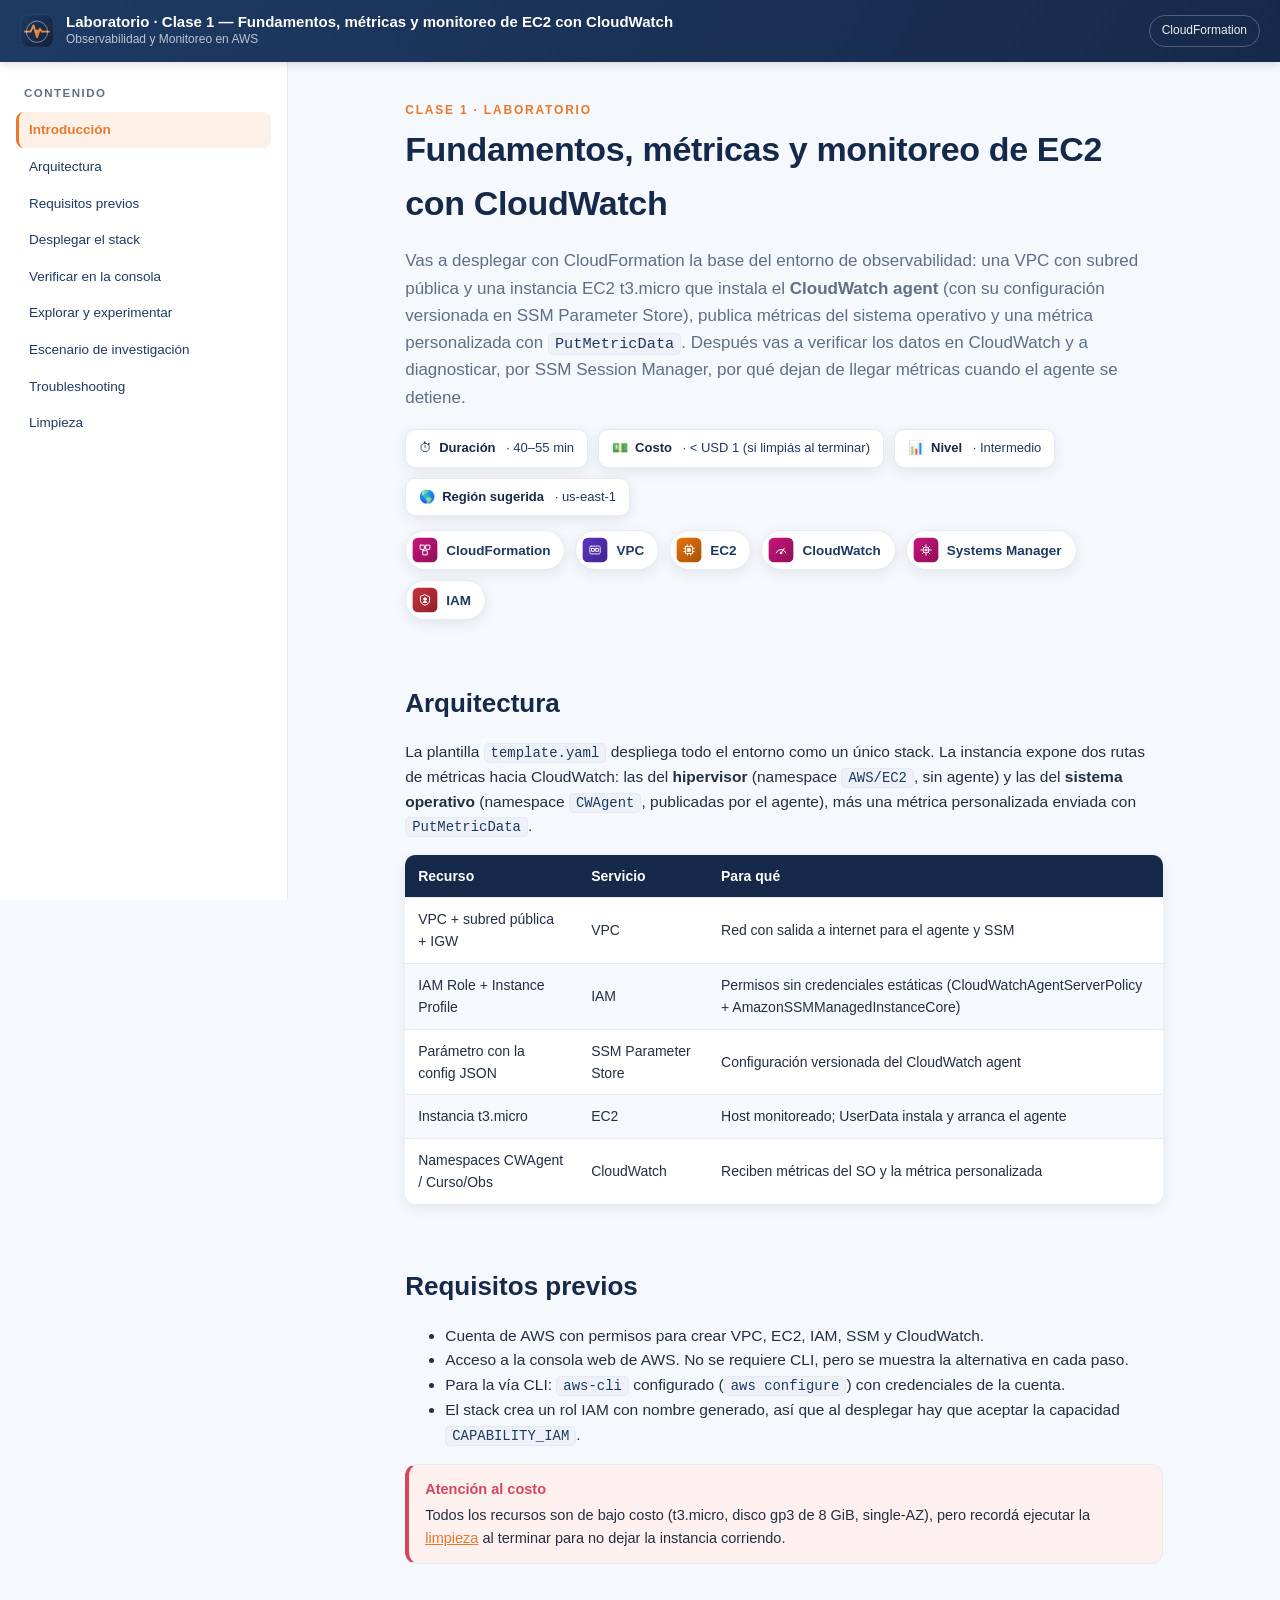
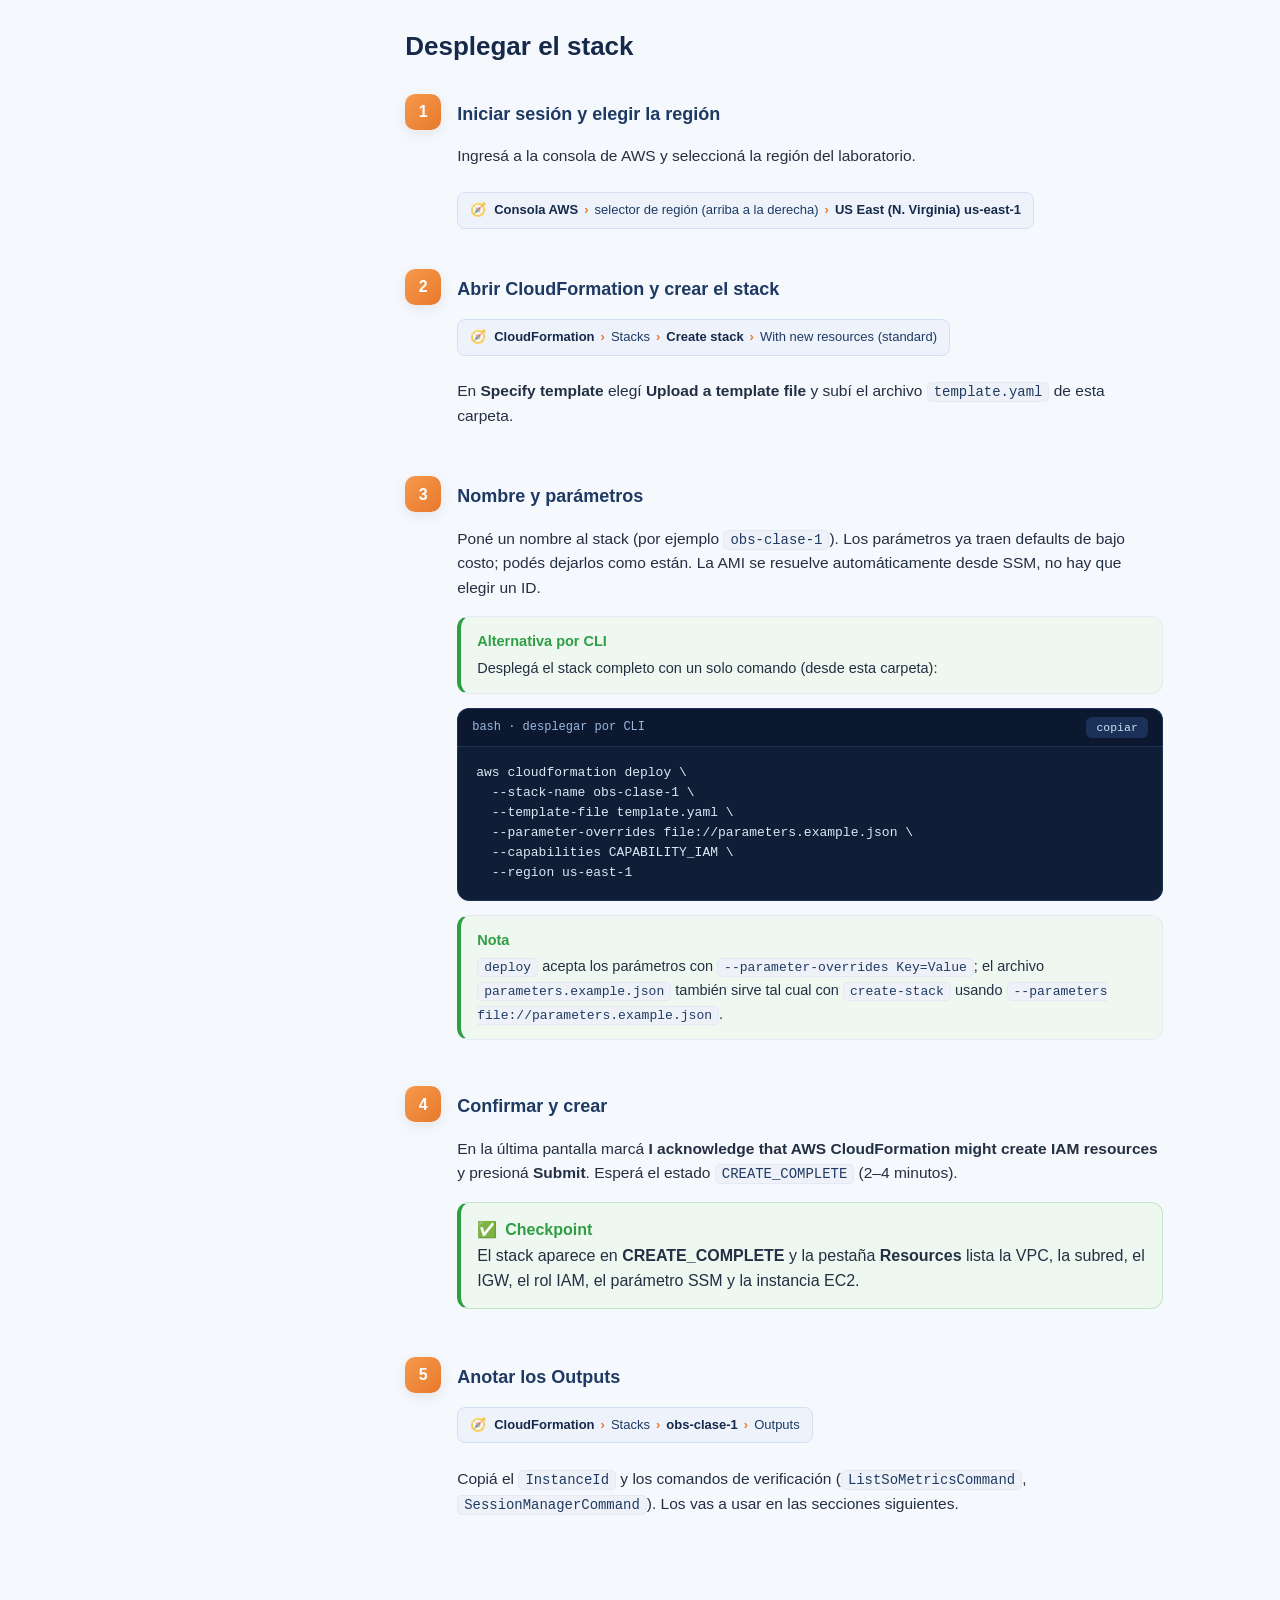
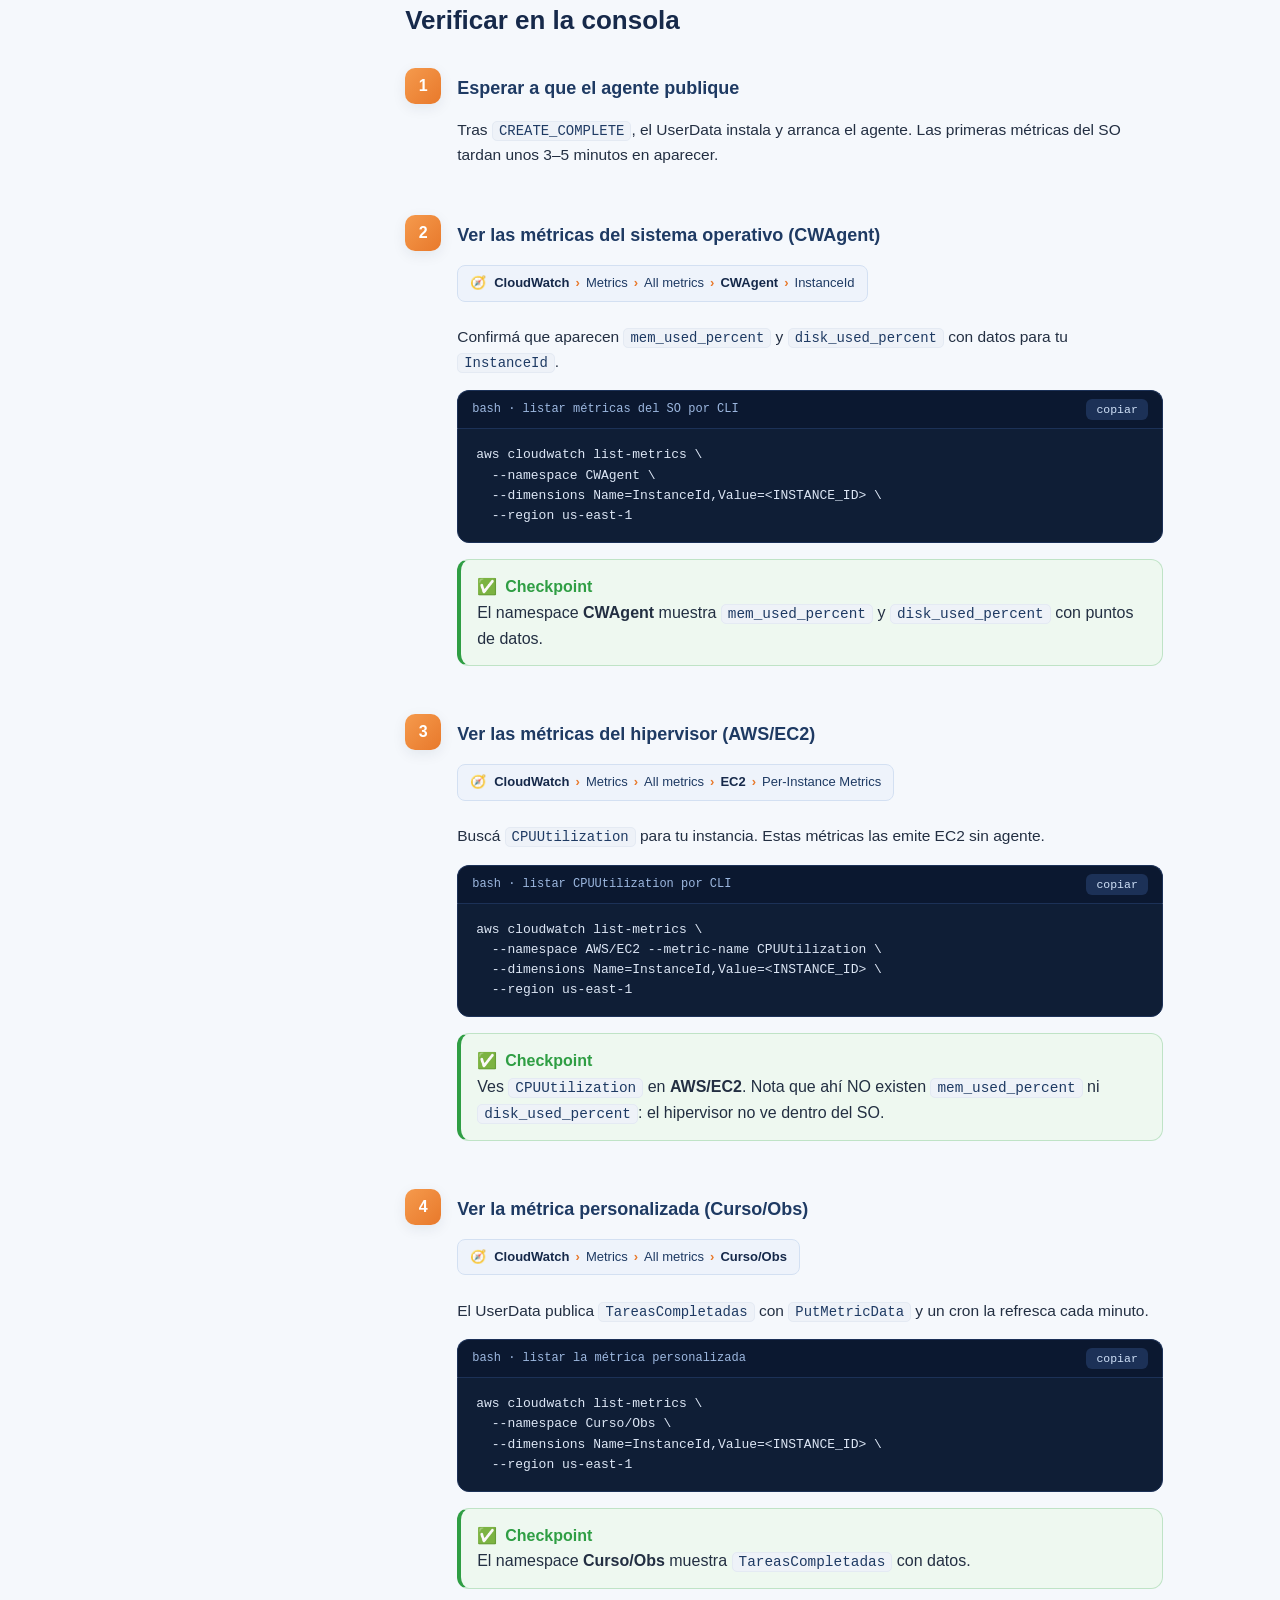
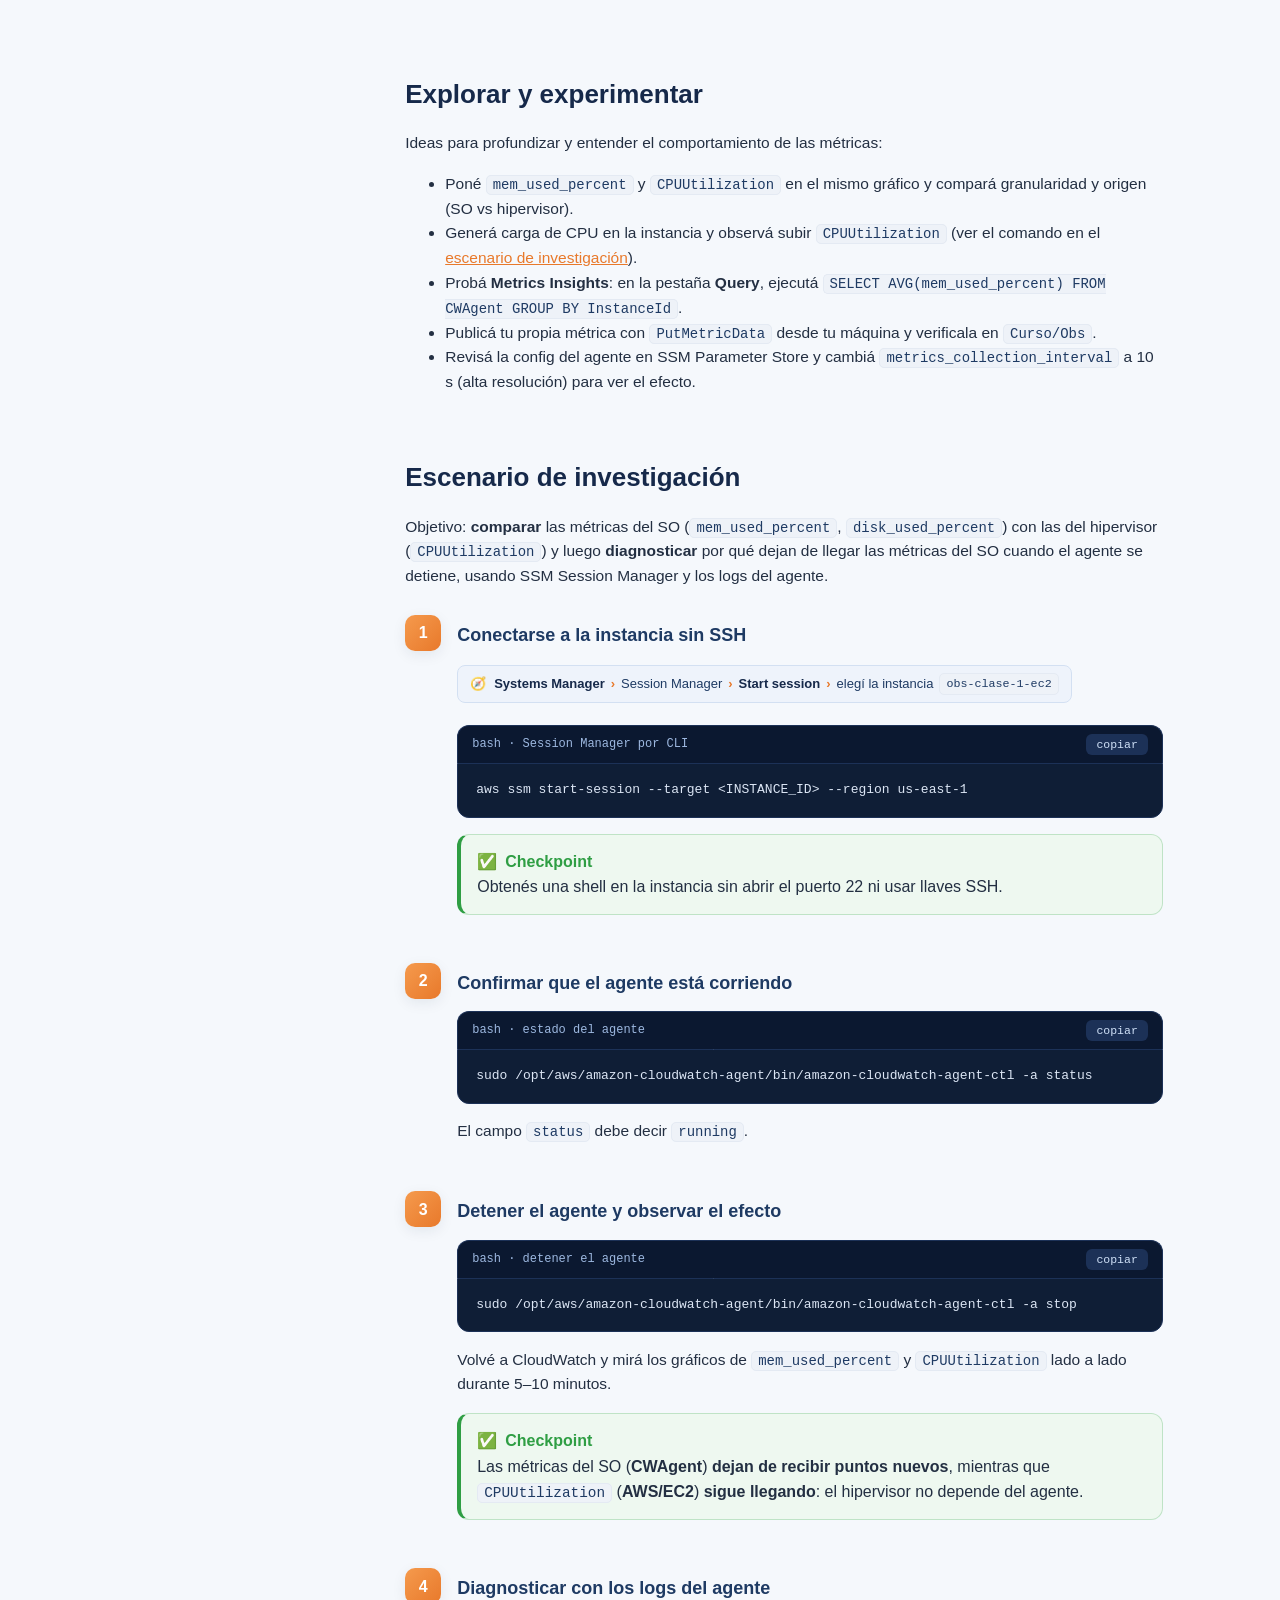
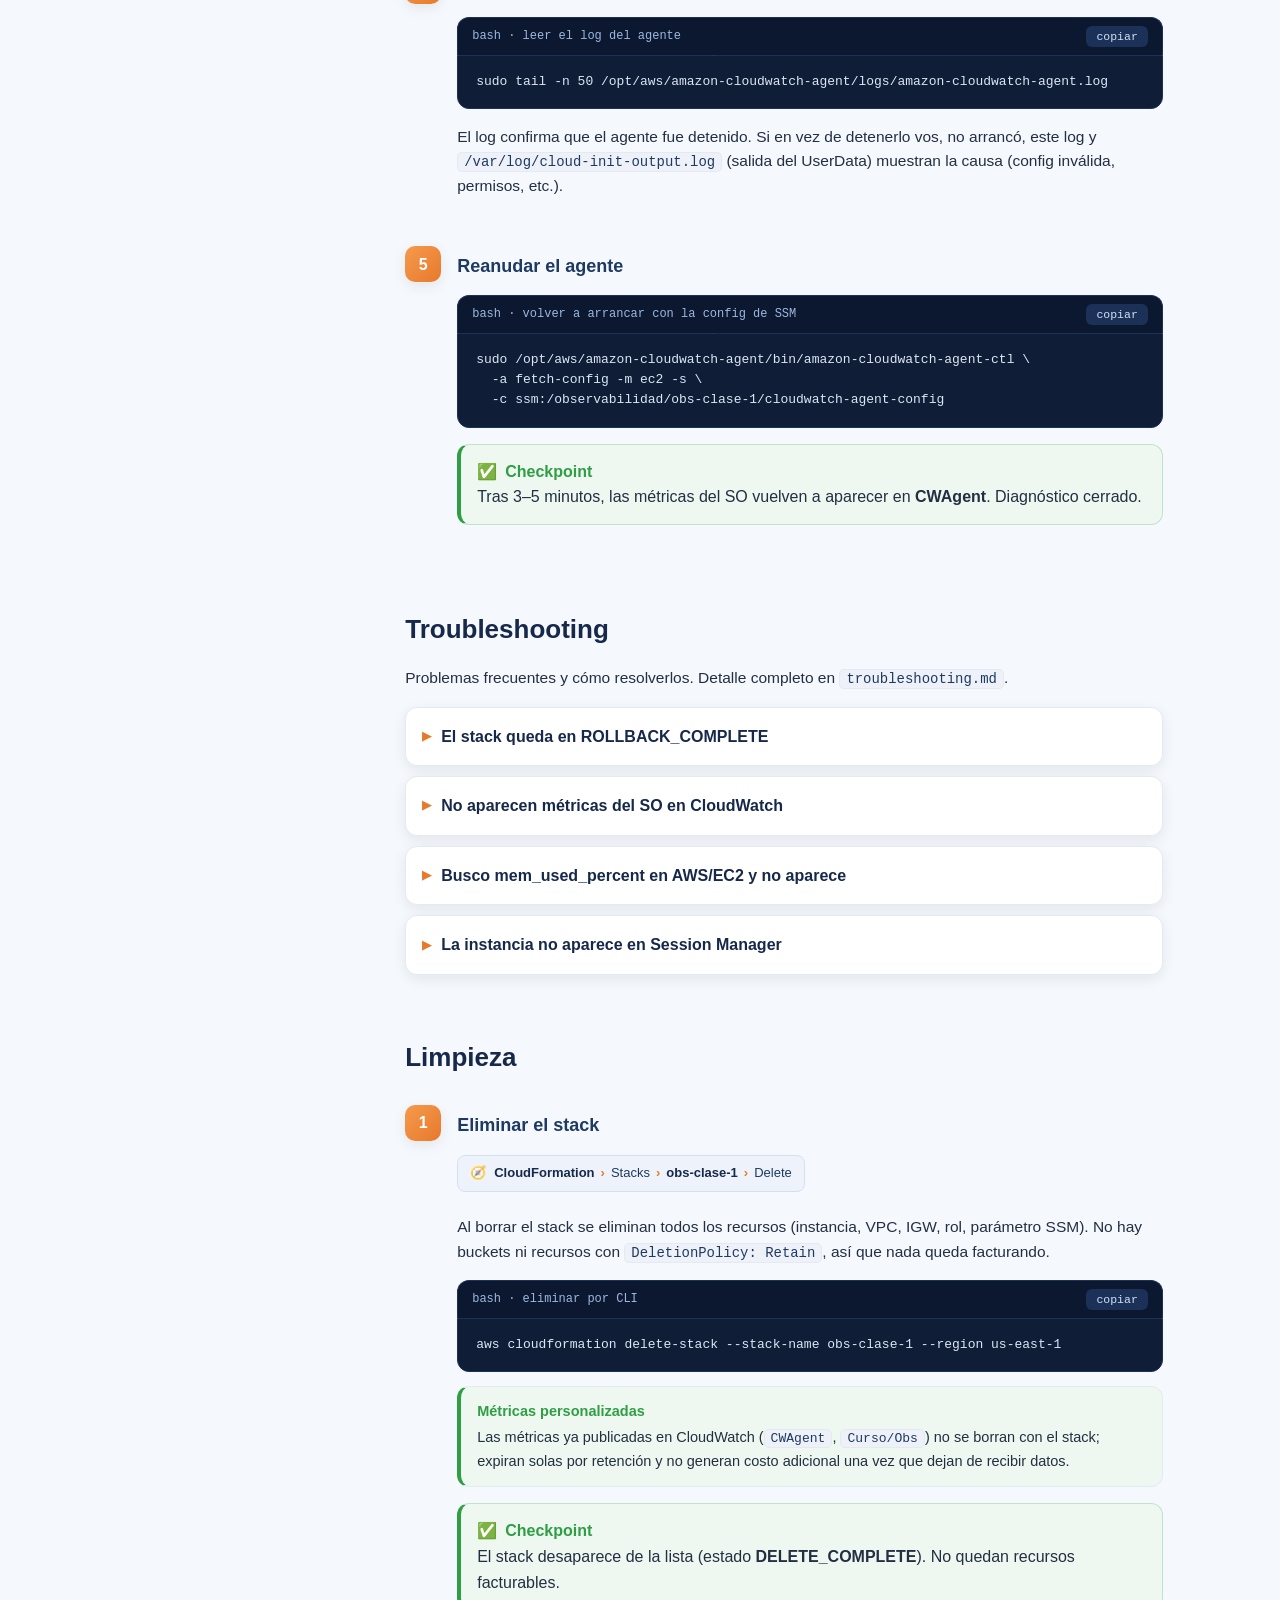
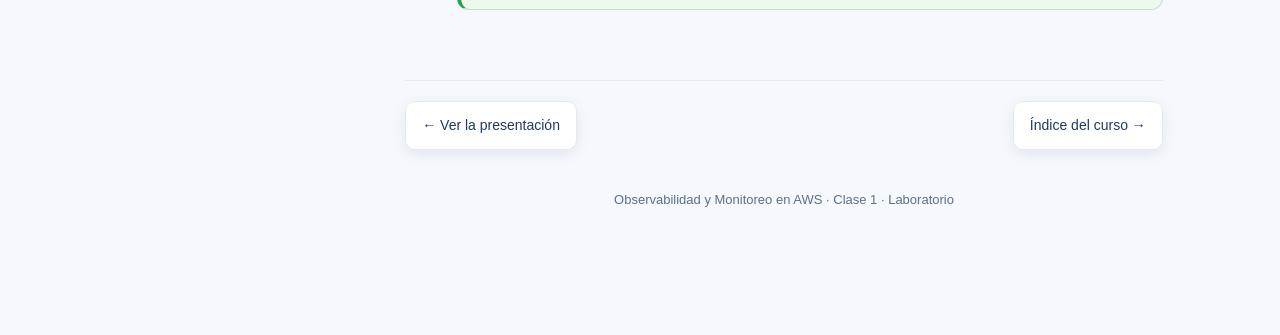
==== clase-1-fundamentos-metricas-cloudwatch/laboratorio/guia.html @ 4881e0f7 "Curso "Observabilidad y Monitoreo en AWS": 5 clases con labs en CloudFormation Programa práctico de " ====
<!doctype html>
<html lang="es">
<head>
  <meta charset="utf-8">
  <meta name="viewport" content="width=device-width, initial-scale=1">
  <title>Laboratorio · Clase 1 — Fundamentos, métricas y monitoreo de EC2 con CloudWatch</title>
  <link rel="stylesheet" href="../../assets/css/guide.css">
  <link rel="icon" href="../../assets/img/logo-curso.svg">
</head>
<body>

<header class="g-top">
  <img src="../../assets/img/logo-curso.svg" alt="">
  <div>
    <div class="g-title">Laboratorio · Clase 1 — Fundamentos, métricas y monitoreo de EC2 con CloudWatch</div>
    <div class="g-sub">Observabilidad y Monitoreo en AWS</div>
  </div>
  <span class="g-spacer"></span>
  <span class="g-badge">CloudFormation</span>
</header>

<div class="g-wrap">
  <!-- ---------------- SIDEBAR / TOC ---------------- -->
  <aside class="g-side">
    <p class="toc-title">Contenido</p>
    <nav>
      <a href="#intro">Introducción</a>
      <a href="#arquitectura">Arquitectura</a>
      <a href="#requisitos">Requisitos previos</a>
      <a href="#desplegar">Desplegar el stack</a>
      <a href="#verificar">Verificar en la consola</a>
      <a href="#explorar">Explorar y experimentar</a>
      <a href="#investigacion">Escenario de investigación</a>
      <a href="#troubleshooting">Troubleshooting</a>
      <a href="#limpieza">Limpieza</a>
    </nav>
  </aside>

  <!-- ---------------- CONTENIDO ---------------- -->
  <main class="g-main">
    <section id="intro">
      <span class="eyebrow">Clase 1 · Laboratorio</span>
      <h1>Fundamentos, métricas y monitoreo de EC2 con CloudWatch</h1>
      <p class="g-lead">Vas a desplegar con CloudFormation la base del entorno de observabilidad: una VPC con subred pública y una instancia EC2 t3.micro que instala el <b>CloudWatch agent</b> (con su configuración versionada en SSM Parameter Store), publica métricas del sistema operativo y una métrica personalizada con <code>PutMetricData</code>. Después vas a verificar los datos en CloudWatch y a diagnosticar, por SSM Session Manager, por qué dejan de llegar métricas cuando el agente se detiene.</p>

      <div class="g-meta">
        <span class="m">⏱ <b>Duración</b>&nbsp;· 40–55 min</span>
        <span class="m">💵 <b>Costo</b>&nbsp;· &lt; USD 1 (si limpiás al terminar)</span>
        <span class="m">📊 <b>Nivel</b>&nbsp;· Intermedio</span>
        <span class="m">🌎 <b>Región sugerida</b>&nbsp;· us-east-1</span>
      </div>

      <div class="svc-row">
        <span class="svc-chip"><img src="../../assets/img/services/cloudformation.svg" alt="">CloudFormation</span>
        <span class="svc-chip"><img src="../../assets/img/services/vpc.svg" alt="">VPC</span>
        <span class="svc-chip"><img src="../../assets/img/services/ec2.svg" alt="">EC2</span>
        <span class="svc-chip"><img src="../../assets/img/services/cloudwatch.svg" alt="">CloudWatch</span>
        <span class="svc-chip"><img src="../../assets/img/services/systems-manager.svg" alt="">Systems Manager</span>
        <span class="svc-chip"><img src="../../assets/img/services/iam.svg" alt="">IAM</span>
      </div>
    </section>

    <section id="arquitectura">
      <h2>Arquitectura</h2>
      <p>La plantilla <code>template.yaml</code> despliega todo el entorno como un único stack. La instancia expone dos rutas de métricas hacia CloudWatch: las del <b>hipervisor</b> (namespace <code>AWS/EC2</code>, sin agente) y las del <b>sistema operativo</b> (namespace <code>CWAgent</code>, publicadas por el agente), más una métrica personalizada enviada con <code>PutMetricData</code>.</p>
      <table>
        <thead><tr><th>Recurso</th><th>Servicio</th><th>Para qué</th></tr></thead>
        <tbody>
          <tr><td>VPC + subred pública + IGW</td><td>VPC</td><td>Red con salida a internet para el agente y SSM</td></tr>
          <tr><td>IAM Role + Instance Profile</td><td>IAM</td><td>Permisos sin credenciales estáticas (CloudWatchAgentServerPolicy + AmazonSSMManagedInstanceCore)</td></tr>
          <tr><td>Parámetro con la config JSON</td><td>SSM Parameter Store</td><td>Configuración versionada del CloudWatch agent</td></tr>
          <tr><td>Instancia t3.micro</td><td>EC2</td><td>Host monitoreado; UserData instala y arranca el agente</td></tr>
          <tr><td>Namespaces CWAgent / Curso/Obs</td><td>CloudWatch</td><td>Reciben métricas del SO y la métrica personalizada</td></tr>
        </tbody>
      </table>
    </section>

    <section id="requisitos">
      <h2>Requisitos previos</h2>
      <ul>
        <li>Cuenta de AWS con permisos para crear VPC, EC2, IAM, SSM y CloudWatch.</li>
        <li>Acceso a la consola web de AWS. No se requiere CLI, pero se muestra la alternativa en cada paso.</li>
        <li>Para la vía CLI: <code>aws-cli</code> configurado (<code>aws configure</code>) con credenciales de la cuenta.</li>
        <li>El stack crea un rol IAM con nombre generado, así que al desplegar hay que aceptar la capacidad <code>CAPABILITY_IAM</code>.</li>
      </ul>
      <div class="warn"><b class="t">Atención al costo</b>Todos los recursos son de bajo costo (t3.micro, disco gp3 de 8&nbsp;GiB, single-AZ), pero recordá ejecutar la <a href="#limpieza">limpieza</a> al terminar para no dejar la instancia corriendo.</div>
    </section>

    <section id="desplegar">
      <h2>Desplegar el stack</h2>
      <div class="steps">

        <div class="step">
          <h3>Iniciar sesión y elegir la región</h3>
          <p>Ingresá a la consola de AWS y seleccioná la región del laboratorio.</p>
          <div class="console-path"><b>Consola AWS</b><span class="sep">›</span> selector de región (arriba a la derecha) <span class="sep">›</span> <b>US East (N. Virginia) us-east-1</b></div>
        </div>

        <div class="step">
          <h3>Abrir CloudFormation y crear el stack</h3>
          <div class="console-path"><b>CloudFormation</b><span class="sep">›</span> Stacks <span class="sep">›</span> <b>Create stack</b> <span class="sep">›</span> With new resources (standard)</div>
          <p>En <b>Specify template</b> elegí <b>Upload a template file</b> y subí el archivo <code>template.yaml</code> de esta carpeta.</p>
        </div>

        <div class="step">
          <h3>Nombre y parámetros</h3>
          <p>Poné un nombre al stack (por ejemplo <code>obs-clase-1</code>). Los parámetros ya traen defaults de bajo costo; podés dejarlos como están. La AMI se resuelve automáticamente desde SSM, no hay que elegir un ID.</p>
          <div class="tip"><b class="t">Alternativa por CLI</b>Desplegá el stack completo con un solo comando (desde esta carpeta):</div>
          <div class="code">
            <div class="code-head"><span>bash · desplegar por CLI</span><button class="copy-btn">copiar</button></div>
            <pre>aws cloudformation deploy \
  --stack-name obs-clase-1 \
  --template-file template.yaml \
  --parameter-overrides file://parameters.example.json \
  --capabilities CAPABILITY_IAM \
  --region us-east-1</pre>
          </div>
          <div class="tip"><b class="t">Nota</b><code>deploy</code> acepta los parámetros con <code>--parameter-overrides Key=Value</code>; el archivo <code>parameters.example.json</code> también sirve tal cual con <code>create-stack</code> usando <code>--parameters file://parameters.example.json</code>.</div>
        </div>

        <div class="step">
          <h3>Confirmar y crear</h3>
          <p>En la última pantalla marcá <b>I acknowledge that AWS CloudFormation might create IAM resources</b> y presioná <b>Submit</b>. Esperá el estado <code>CREATE_COMPLETE</code> (2–4 minutos).</p>
          <div class="checkpoint"><div class="cp-title">Checkpoint</div>El stack aparece en <b>CREATE_COMPLETE</b> y la pestaña <b>Resources</b> lista la VPC, la subred, el IGW, el rol IAM, el parámetro SSM y la instancia EC2.</div>
        </div>

        <div class="step">
          <h3>Anotar los Outputs</h3>
          <div class="console-path"><b>CloudFormation</b><span class="sep">›</span> Stacks <span class="sep">›</span> <b>obs-clase-1</b> <span class="sep">›</span> Outputs</div>
          <p>Copiá el <code>InstanceId</code> y los comandos de verificación (<code>ListSoMetricsCommand</code>, <code>SessionManagerCommand</code>). Los vas a usar en las secciones siguientes.</p>
        </div>

      </div>
    </section>

    <section id="verificar">
      <h2>Verificar en la consola</h2>
      <div class="steps">

        <div class="step">
          <h3>Esperar a que el agente publique</h3>
          <p>Tras <code>CREATE_COMPLETE</code>, el UserData instala y arranca el agente. Las primeras métricas del SO tardan unos 3–5 minutos en aparecer.</p>
        </div>

        <div class="step">
          <h3>Ver las métricas del sistema operativo (CWAgent)</h3>
          <div class="console-path"><b>CloudWatch</b><span class="sep">›</span> Metrics <span class="sep">›</span> All metrics <span class="sep">›</span> <b>CWAgent</b> <span class="sep">›</span> InstanceId</div>
          <p>Confirmá que aparecen <code>mem_used_percent</code> y <code>disk_used_percent</code> con datos para tu <code>InstanceId</code>.</p>
          <div class="code">
            <div class="code-head"><span>bash · listar métricas del SO por CLI</span><button class="copy-btn">copiar</button></div>
            <pre>aws cloudwatch list-metrics \
  --namespace CWAgent \
  --dimensions Name=InstanceId,Value=&lt;INSTANCE_ID&gt; \
  --region us-east-1</pre>
          </div>
          <div class="checkpoint"><div class="cp-title">Checkpoint</div>El namespace <b>CWAgent</b> muestra <code>mem_used_percent</code> y <code>disk_used_percent</code> con puntos de datos.</div>
        </div>

        <div class="step">
          <h3>Ver las métricas del hipervisor (AWS/EC2)</h3>
          <div class="console-path"><b>CloudWatch</b><span class="sep">›</span> Metrics <span class="sep">›</span> All metrics <span class="sep">›</span> <b>EC2</b> <span class="sep">›</span> Per-Instance Metrics</div>
          <p>Buscá <code>CPUUtilization</code> para tu instancia. Estas métricas las emite EC2 sin agente.</p>
          <div class="code">
            <div class="code-head"><span>bash · listar CPUUtilization por CLI</span><button class="copy-btn">copiar</button></div>
            <pre>aws cloudwatch list-metrics \
  --namespace AWS/EC2 --metric-name CPUUtilization \
  --dimensions Name=InstanceId,Value=&lt;INSTANCE_ID&gt; \
  --region us-east-1</pre>
          </div>
          <div class="checkpoint"><div class="cp-title">Checkpoint</div>Ves <code>CPUUtilization</code> en <b>AWS/EC2</b>. Nota que ahí NO existen <code>mem_used_percent</code> ni <code>disk_used_percent</code>: el hipervisor no ve dentro del SO.</div>
        </div>

        <div class="step">
          <h3>Ver la métrica personalizada (Curso/Obs)</h3>
          <div class="console-path"><b>CloudWatch</b><span class="sep">›</span> Metrics <span class="sep">›</span> All metrics <span class="sep">›</span> <b>Curso/Obs</b></div>
          <p>El UserData publica <code>TareasCompletadas</code> con <code>PutMetricData</code> y un cron la refresca cada minuto.</p>
          <div class="code">
            <div class="code-head"><span>bash · listar la métrica personalizada</span><button class="copy-btn">copiar</button></div>
            <pre>aws cloudwatch list-metrics \
  --namespace Curso/Obs \
  --dimensions Name=InstanceId,Value=&lt;INSTANCE_ID&gt; \
  --region us-east-1</pre>
          </div>
          <div class="checkpoint"><div class="cp-title">Checkpoint</div>El namespace <b>Curso/Obs</b> muestra <code>TareasCompletadas</code> con datos.</div>
        </div>

      </div>
    </section>

    <section id="explorar">
      <h2>Explorar y experimentar</h2>
      <p>Ideas para profundizar y entender el comportamiento de las métricas:</p>
      <ul>
        <li>Poné <code>mem_used_percent</code> y <code>CPUUtilization</code> en el mismo gráfico y compará granularidad y origen (SO vs hipervisor).</li>
        <li>Generá carga de CPU en la instancia y observá subir <code>CPUUtilization</code> (ver el comando en el <a href="#investigacion">escenario de investigación</a>).</li>
        <li>Probá <b>Metrics Insights</b>: en la pestaña <b>Query</b>, ejecutá <code>SELECT AVG(mem_used_percent) FROM CWAgent GROUP BY InstanceId</code>.</li>
        <li>Publicá tu propia métrica con <code>PutMetricData</code> desde tu máquina y verificala en <code>Curso/Obs</code>.</li>
        <li>Revisá la config del agente en SSM Parameter Store y cambiá <code>metrics_collection_interval</code> a 10 s (alta resolución) para ver el efecto.</li>
      </ul>
    </section>

    <section id="investigacion">
      <h2>Escenario de investigación</h2>
      <p>Objetivo: <b>comparar</b> las métricas del SO (<code>mem_used_percent</code>, <code>disk_used_percent</code>) con las del hipervisor (<code>CPUUtilization</code>) y luego <b>diagnosticar</b> por qué dejan de llegar las métricas del SO cuando el agente se detiene, usando SSM Session Manager y los logs del agente.</p>
      <div class="steps">

        <div class="step">
          <h3>Conectarse a la instancia sin SSH</h3>
          <div class="console-path"><b>Systems Manager</b><span class="sep">›</span> Session Manager <span class="sep">›</span> <b>Start session</b> <span class="sep">›</span> elegí la instancia <code>obs-clase-1-ec2</code></div>
          <div class="code">
            <div class="code-head"><span>bash · Session Manager por CLI</span><button class="copy-btn">copiar</button></div>
            <pre>aws ssm start-session --target &lt;INSTANCE_ID&gt; --region us-east-1</pre>
          </div>
          <div class="checkpoint"><div class="cp-title">Checkpoint</div>Obtenés una shell en la instancia sin abrir el puerto 22 ni usar llaves SSH.</div>
        </div>

        <div class="step">
          <h3>Confirmar que el agente está corriendo</h3>
          <div class="code">
            <div class="code-head"><span>bash · estado del agente</span><button class="copy-btn">copiar</button></div>
            <pre>sudo /opt/aws/amazon-cloudwatch-agent/bin/amazon-cloudwatch-agent-ctl -a status</pre>
          </div>
          <p>El campo <code>status</code> debe decir <code>running</code>.</p>
        </div>

        <div class="step">
          <h3>Detener el agente y observar el efecto</h3>
          <div class="code">
            <div class="code-head"><span>bash · detener el agente</span><button class="copy-btn">copiar</button></div>
            <pre>sudo /opt/aws/amazon-cloudwatch-agent/bin/amazon-cloudwatch-agent-ctl -a stop</pre>
          </div>
          <p>Volvé a CloudWatch y mirá los gráficos de <code>mem_used_percent</code> y <code>CPUUtilization</code> lado a lado durante 5–10 minutos.</p>
          <div class="checkpoint"><div class="cp-title">Checkpoint</div>Las métricas del SO (<b>CWAgent</b>) <b>dejan de recibir puntos nuevos</b>, mientras que <code>CPUUtilization</code> (<b>AWS/EC2</b>) <b>sigue llegando</b>: el hipervisor no depende del agente.</div>
        </div>

        <div class="step">
          <h3>Diagnosticar con los logs del agente</h3>
          <div class="code">
            <div class="code-head"><span>bash · leer el log del agente</span><button class="copy-btn">copiar</button></div>
            <pre>sudo tail -n 50 /opt/aws/amazon-cloudwatch-agent/logs/amazon-cloudwatch-agent.log</pre>
          </div>
          <p>El log confirma que el agente fue detenido. Si en vez de detenerlo vos, no arrancó, este log y <code>/var/log/cloud-init-output.log</code> (salida del UserData) muestran la causa (config inválida, permisos, etc.).</p>
        </div>

        <div class="step">
          <h3>Reanudar el agente</h3>
          <div class="code">
            <div class="code-head"><span>bash · volver a arrancar con la config de SSM</span><button class="copy-btn">copiar</button></div>
            <pre>sudo /opt/aws/amazon-cloudwatch-agent/bin/amazon-cloudwatch-agent-ctl \
  -a fetch-config -m ec2 -s \
  -c ssm:/observabilidad/obs-clase-1/cloudwatch-agent-config</pre>
          </div>
          <div class="checkpoint"><div class="cp-title">Checkpoint</div>Tras 3–5 minutos, las métricas del SO vuelven a aparecer en <b>CWAgent</b>. Diagnóstico cerrado.</div>
        </div>

      </div>
    </section>

    <section id="troubleshooting">
      <h2>Troubleshooting</h2>
      <p>Problemas frecuentes y cómo resolverlos. Detalle completo en <code>troubleshooting.md</code>.</p>
      <div class="trouble">
        <details>
          <summary>El stack queda en ROLLBACK_COMPLETE</summary>
          <p><span class="sym">Síntoma:</span> la creación falla y el stack se revierte.</p>
          <p><span class="fix">Solución:</span> abrí la pestaña <b>Events</b>, buscá el primer error (arriba del rollback) y corregí el parámetro o permiso. Borrá el stack fallido antes de reintentar.</p>
        </details>
        <details>
          <summary>No aparecen métricas del SO en CloudWatch</summary>
          <p><span class="sym">Síntoma:</span> el namespace <b>CWAgent</b> está vacío.</p>
          <p><span class="fix">Solución:</span> esperá 3–5 minutos; conectate por Session Manager y verificá el estado con <code>amazon-cloudwatch-agent-ctl -a status</code>; revisá el rol de la instancia y el log del agente.</p>
        </details>
        <details>
          <summary>Busco mem_used_percent en AWS/EC2 y no aparece</summary>
          <p><span class="sym">Síntoma:</span> no encontrás memoria ni uso de disco en el namespace del hipervisor.</p>
          <p><span class="fix">Solución:</span> es esperado. EC2 nunca emite esas métricas: viven en <b>CWAgent</b> y solo existen con el agente corriendo.</p>
        </details>
        <details>
          <summary>La instancia no aparece en Session Manager</summary>
          <p><span class="sym">Síntoma:</span> no podés iniciar sesión desde SSM.</p>
          <p><span class="fix">Solución:</span> verificá que el rol tenga <code>AmazonSSMManagedInstanceCore</code> y que la subred tenga salida a internet (ruta al IGW). Esperá 2–3 minutos a que el SSM Agent registre la instancia.</p>
        </details>
      </div>
    </section>

    <section id="limpieza">
      <h2>Limpieza</h2>
      <div class="steps">
        <div class="step">
          <h3>Eliminar el stack</h3>
          <div class="console-path"><b>CloudFormation</b><span class="sep">›</span> Stacks <span class="sep">›</span> <b>obs-clase-1</b> <span class="sep">›</span> Delete</div>
          <p>Al borrar el stack se eliminan todos los recursos (instancia, VPC, IGW, rol, parámetro SSM). No hay buckets ni recursos con <code>DeletionPolicy: Retain</code>, así que nada queda facturando.</p>
          <div class="code">
            <div class="code-head"><span>bash · eliminar por CLI</span><button class="copy-btn">copiar</button></div>
            <pre>aws cloudformation delete-stack --stack-name obs-clase-1 --region us-east-1</pre>
          </div>
          <div class="tip"><b class="t">Métricas personalizadas</b>Las métricas ya publicadas en CloudWatch (<code>CWAgent</code>, <code>Curso/Obs</code>) no se borran con el stack; expiran solas por retención y no generan costo adicional una vez que dejan de recibir datos.</div>
          <div class="checkpoint"><div class="cp-title">Checkpoint</div>El stack desaparece de la lista (estado <b>DELETE_COMPLETE</b>). No quedan recursos facturables.</div>
        </div>
      </div>
    </section>

    <div class="g-nav">
      <a href="../presentacion/index.html">← Ver la presentación</a>
      <a href="../../README.md">Índice del curso →</a>
    </div>

    <footer class="g-foot">Observabilidad y Monitoreo en AWS · Clase 1 · Laboratorio</footer>
  </main>
</div>

<script src="../../assets/js/guide.js"></script>
</body>
</html>
---- assets/css/guide.css ----
/* ==========================================================================
   Observabilidad y Monitoreo en AWS — Guias de laboratorio (guide.css)
   Layout de documentacion: sidebar con TOC, pasos numerados, breadcrumbs de
   consola, checkpoints y bloques de codigo copiables. Compartido por clases.
   ========================================================================== */

:root {
  --navy:      #16294a;
  --navy-2:    #1e3a63;
  --navy-3:    #24457a;
  --orange:    #e8792b;
  --orange-2:  #f59a4d;
  --ink:       #232f42;
  --muted:     #5f6f86;
  --paper:     #ffffff;
  --paper-2:   #f5f8fc;
  --cream:     #fdeee0;
  --line:      #e4eaf3;
  --ok:        #2f9e44;
  --danger:    #d6455d;
  --code-bg:   #0f1e36;
  --sidebar-w: 288px;
  --font: -apple-system, BlinkMacSystemFont, "Segoe UI", Roboto, Helvetica, Arial, sans-serif;
  --mono: "SFMono-Regular", ui-monospace, "JetBrains Mono", "Cascadia Code", Menlo, Consolas, monospace;
  --shadow-sm: 0 4px 14px rgba(16,32,60,.08);
}

* { box-sizing: border-box; }
html { scroll-behavior: smooth; scroll-padding-top: 84px; }
body {
  margin: 0; font-family: var(--font); color: var(--ink); background: var(--paper-2);
  -webkit-font-smoothing: antialiased; line-height: 1.6;
}

/* ---------------------------------------------------------- Top bar ------- */
.g-top {
  position: sticky; top: 0; z-index: 30;
  display: flex; align-items: center; gap: 12px;
  height: 62px; padding: 0 20px;
  background: linear-gradient(120deg, var(--navy-2), var(--navy));
  color: #fff; box-shadow: 0 2px 10px rgba(0,0,0,.14);
}
.g-top img { width: 34px; height: 34px; border-radius: 8px; }
.g-top .g-title { font-weight: 700; font-size: 15px; line-height: 1.15; }
.g-top .g-sub { font-size: 12px; color: rgba(255,255,255,.7); }
.g-top .g-spacer { flex: 1; }
.g-top .g-badge {
  font-size: 12px; border: 1px solid rgba(255,255,255,.25); border-radius: 999px;
  padding: 5px 12px; color: rgba(255,255,255,.92);
}

/* ---------------------------------------------------------- Layout -------- */
.g-wrap { display: grid; grid-template-columns: var(--sidebar-w) 1fr; align-items: start; }

.g-side {
  position: sticky; top: 62px; align-self: start;
  height: calc(100vh - 62px); overflow: auto;
  border-right: 1px solid var(--line); background: var(--paper);
  padding: 22px 16px;
}
.g-side .toc-title {
  font-size: 11.5px; text-transform: uppercase; letter-spacing: .13em;
  color: var(--muted); font-weight: 700; margin: 0 8px 10px;
}
.g-side nav a {
  display: block; padding: 7px 10px; margin: 1px 0; border-radius: 8px;
  color: var(--navy-2); text-decoration: none; font-size: 13.5px;
  border-left: 3px solid transparent;
}
.g-side nav a:hover { background: var(--paper-2); }
.g-side nav a.active { background: #fdf1e7; color: var(--orange); border-left-color: var(--orange); font-weight: 600; }
.g-side nav a.sub { padding-left: 22px; font-size: 12.5px; color: var(--muted); }

.g-main { max-width: 860px; margin: 0 auto; padding: 34px clamp(18px, 4vw, 56px) 120px; width: 100%; }

@media (max-width: 900px) {
  .g-wrap { grid-template-columns: 1fr; }
  .g-side { display: none; }
}

/* ------------------------------------------------------ Tipografia -------- */
.g-main h1 { font-size: clamp(26px, 4vw, 34px); color: var(--navy); margin: 0 0 .3em; letter-spacing: -.01em; }
.g-main h2 {
  font-size: clamp(20px, 2.6vw, 26px); color: var(--navy); margin: 2em 0 .6em;
  padding-top: .4em; border-top: 1px solid var(--line);
}
.g-main h2:first-of-type { border-top: 0; }
.g-main h3 { font-size: 18px; color: var(--navy-2); margin: 1.4em 0 .4em; }
.g-main p, .g-main li { font-size: 15.5px; }
.g-main a { color: var(--orange); }
.g-lead { font-size: 17px !important; color: var(--muted); }
.eyebrow { text-transform: uppercase; letter-spacing: .15em; font-weight: 700; font-size: 12px; color: var(--orange); }

/* Meta de laboratorio (duracion, costo, nivel) ---------------------------- */
.g-meta { display: flex; flex-wrap: wrap; gap: 10px; margin: 18px 0 6px; }
.g-meta .m {
  display: inline-flex; align-items: center; gap: 7px;
  background: var(--paper); border: 1px solid var(--line); border-radius: 10px;
  padding: 8px 13px; font-size: 13px; color: var(--navy-2); box-shadow: var(--shadow-sm);
}
.g-meta .m b { color: var(--navy); }

/* ------------------------------------------------------------ Pasos ------- */
.step { position: relative; padding: 4px 0 6px 52px; margin: 26px 0; }
.step::before {
  counter-increment: step; content: counter(step);
  position: absolute; left: 0; top: 0;
  width: 36px; height: 36px; border-radius: 10px;
  background: linear-gradient(135deg, var(--orange-2), var(--orange));
  color: #fff; font-weight: 800; font-size: 16px;
  display: grid; place-items: center; box-shadow: var(--shadow-sm);
}
.steps { counter-reset: step; }
.step h3 { margin-top: .1em; }

/* Breadcrumb de consola AWS ----------------------------------------------- */
.console-path {
  display: inline-flex; align-items: center; flex-wrap: wrap; gap: 6px;
  background: #eef3fb; border: 1px solid #d3e0f2; border-radius: 8px;
  padding: 7px 12px; font-size: 13px; color: var(--navy-2); margin: 8px 0;
}
.console-path b { color: var(--navy); }
.console-path .sep { color: var(--orange); font-weight: 700; }
.console-path::before { content: "🧭"; margin-right: 2px; }

/* Checkpoint / verificacion ----------------------------------------------- */
.checkpoint {
  background: #eef8f0; border: 1px solid #bfe3c6; border-left: 4px solid var(--ok);
  border-radius: 12px; padding: 14px 16px; margin: 16px 0;
}
.checkpoint .cp-title { font-weight: 800; color: var(--ok); display: flex; align-items: center; gap: 8px; }
.checkpoint .cp-title::before { content: "✅"; }

/* Callouts ---------------------------------------------------------------- */
.note, .tip, .warn, .info {
  border-radius: 12px; padding: 13px 16px; margin: 14px 0; border: 1px solid var(--line);
  font-size: 14.5px; background: var(--paper);
}
.note  { border-left: 4px solid var(--navy-3); background: #eef3fb; }
.tip   { border-left: 4px solid var(--ok); background: #eef8f0; }
.warn  { border-left: 4px solid var(--danger); background: #fdf0ef; }
.info  { border-left: 4px solid var(--orange); background: var(--cream); }
.note b.t, .tip b.t, .warn b.t, .info b.t { display: block; margin-bottom: 3px; }
.tip b.t { color: var(--ok); } .warn b.t { color: var(--danger); }
.note b.t { color: var(--navy-3); } .info b.t { color: var(--orange); }

/* ------------------------------------------------------------ Codigo ------ */
.code {
  position: relative; margin: 14px 0;
}
.code pre {
  background: var(--code-bg); color: #dce6f5; border-radius: 12px;
  padding: 16px 18px; overflow: auto; font-family: var(--mono);
  font-size: 13px; line-height: 1.55; border: 1px solid #1c3157; margin: 0;
}
.code .code-head {
  display: flex; align-items: center; justify-content: space-between;
  background: #0b1830; color: #9db8e0; font-family: var(--mono); font-size: 12px;
  padding: 8px 14px; border: 1px solid #1c3157; border-bottom: 0;
  border-radius: 12px 12px 0 0;
}
.code .code-head + pre { border-radius: 0 0 12px 12px; }
.copy-btn {
  cursor: pointer; background: #1c3157; color: #cfe0f7; border: 0;
  border-radius: 6px; padding: 4px 10px; font-size: 11.5px; font-family: var(--mono);
}
.copy-btn:hover { background: #274476; }
.copy-btn.ok { background: var(--ok); color: #fff; }
code:not(pre code) {
  background: #eef2f8; border: 1px solid var(--line); border-radius: 5px;
  padding: 1px 6px; font-family: var(--mono); font-size: .9em; color: var(--navy-2);
}

/* Tabla ------------------------------------------------------------------- */
table { border-collapse: collapse; width: 100%; margin: 14px 0; font-size: 14px; background: var(--paper); border-radius: 10px; overflow: hidden; box-shadow: var(--shadow-sm); }
th, td { text-align: left; padding: 10px 13px; border-bottom: 1px solid var(--line); }
th { background: var(--navy); color: #fff; font-weight: 600; }
tr:last-child td { border-bottom: 0; }
tbody tr:nth-child(even) { background: var(--paper-2); }

/* Troubleshooting (accordion) --------------------------------------------- */
.trouble details {
  background: var(--paper); border: 1px solid var(--line); border-radius: 12px;
  padding: 4px 16px; margin: 10px 0; box-shadow: var(--shadow-sm);
}
.trouble summary {
  cursor: pointer; font-weight: 700; color: var(--navy); padding: 12px 0;
  list-style: none; display: flex; align-items: center; gap: 10px;
}
.trouble summary::-webkit-details-marker { display: none; }
.trouble summary::before { content: "▶"; color: var(--orange); font-size: 12px; transition: transform .2s; }
.trouble details[open] summary::before { transform: rotate(90deg); }
.trouble .sym { color: var(--danger); font-weight: 700; }
.trouble .fix { color: var(--ok); font-weight: 700; }
.trouble details > *:not(summary) { margin: 8px 0; }

/* Service chips ----------------------------------------------------------- */
.svc-row { display: flex; flex-wrap: wrap; gap: 10px; margin: 14px 0; }
.svc-chip {
  display: inline-flex; align-items: center; gap: 8px; background: var(--paper);
  border: 1px solid var(--line); border-radius: 999px; padding: 6px 14px 6px 6px;
  font-size: 13.5px; font-weight: 600; color: var(--navy-2); box-shadow: var(--shadow-sm);
}
.svc-chip img { width: 26px; height: 26px; }

/* Progreso de lectura ----------------------------------------------------- */
.g-progress { position: fixed; top: 0; left: 0; height: 3px; background: linear-gradient(90deg, var(--orange-2), var(--orange)); width: 0; z-index: 40; }

/* Botones nav ------------------------------------------------------------- */
.g-nav { display: flex; justify-content: space-between; gap: 12px; margin-top: 48px; padding-top: 20px; border-top: 1px solid var(--line); }
.g-nav a {
  text-decoration: none; color: var(--navy-2); border: 1px solid var(--line);
  border-radius: 10px; padding: 12px 16px; font-size: 14px; background: var(--paper);
  box-shadow: var(--shadow-sm);
}
.g-nav a:hover { border-color: var(--orange); color: var(--orange); }

kbd {
  font-family: var(--mono); font-size: 12px; background: var(--paper-2);
  border: 1px solid var(--line); border-bottom-width: 2px; border-radius: 5px;
  padding: 1px 6px; color: var(--navy-2);
}

footer.g-foot { color: var(--muted); font-size: 13px; margin-top: 40px; text-align: center; }
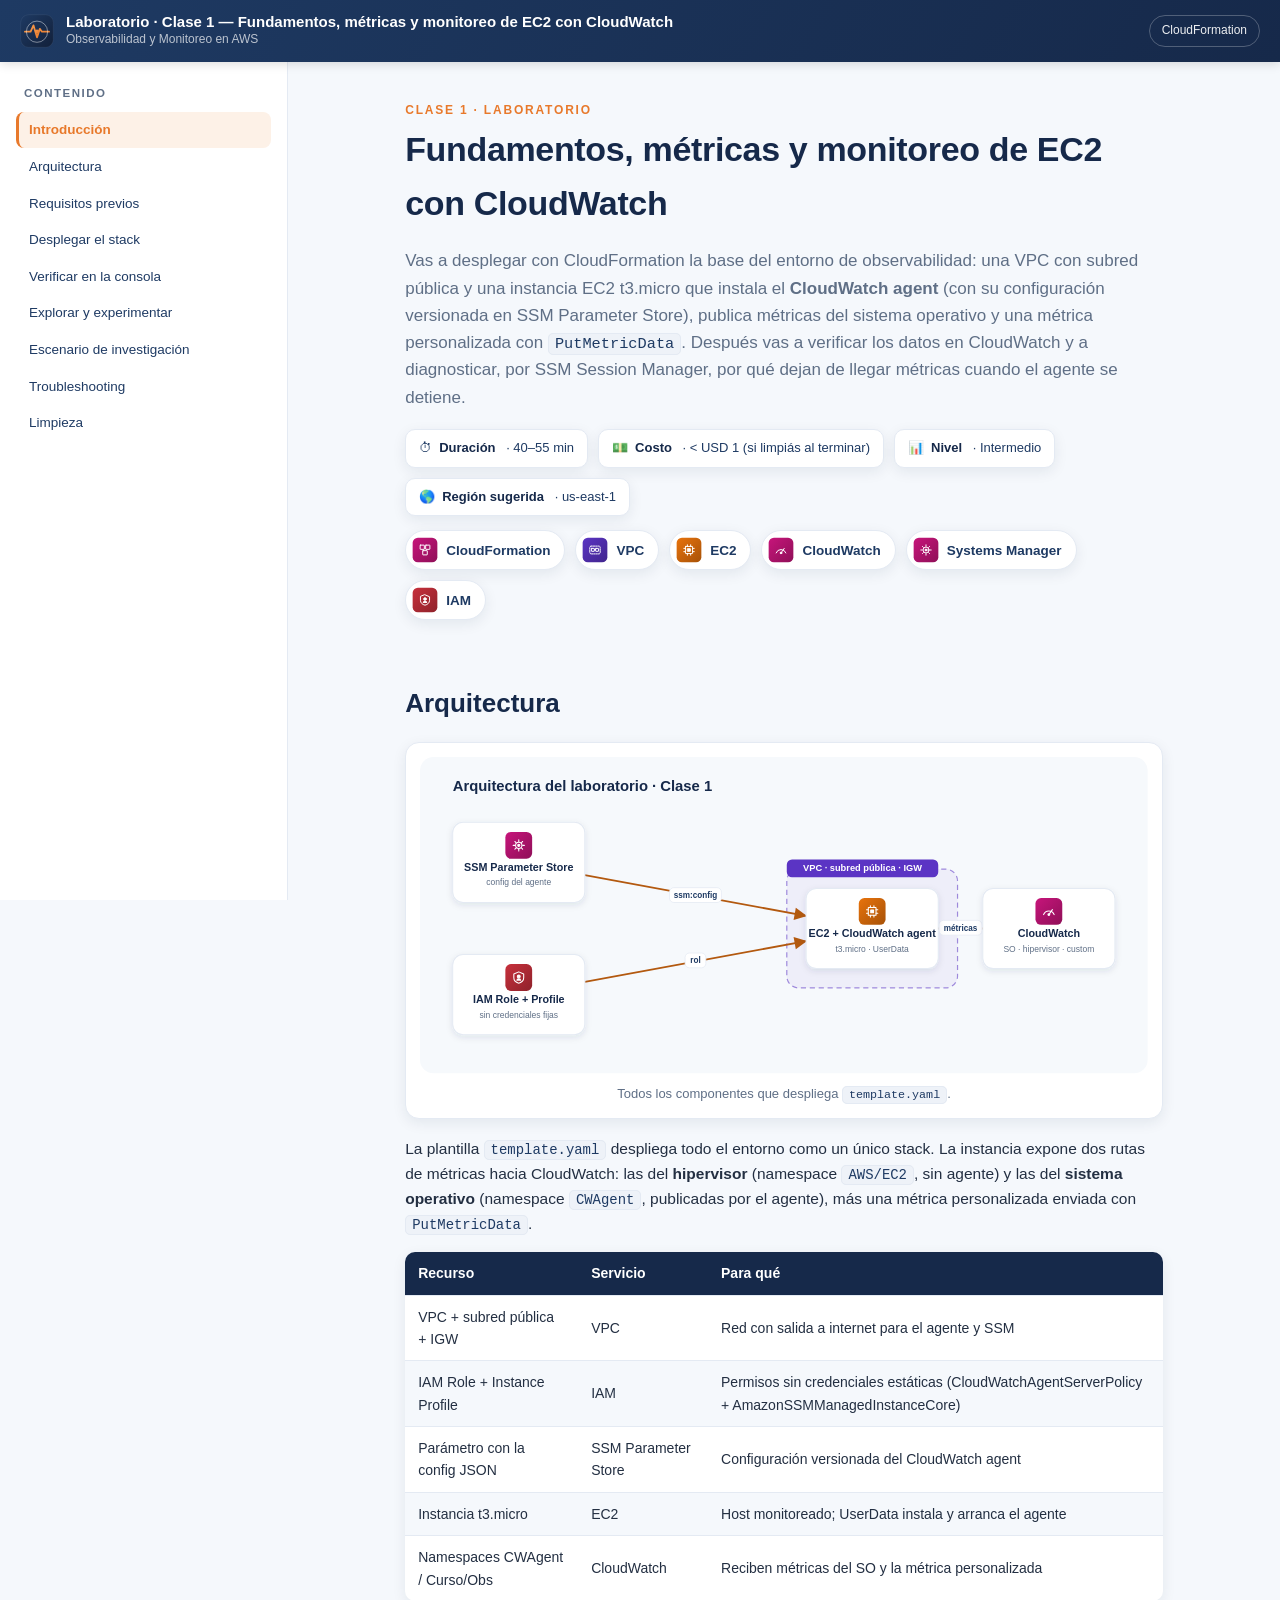
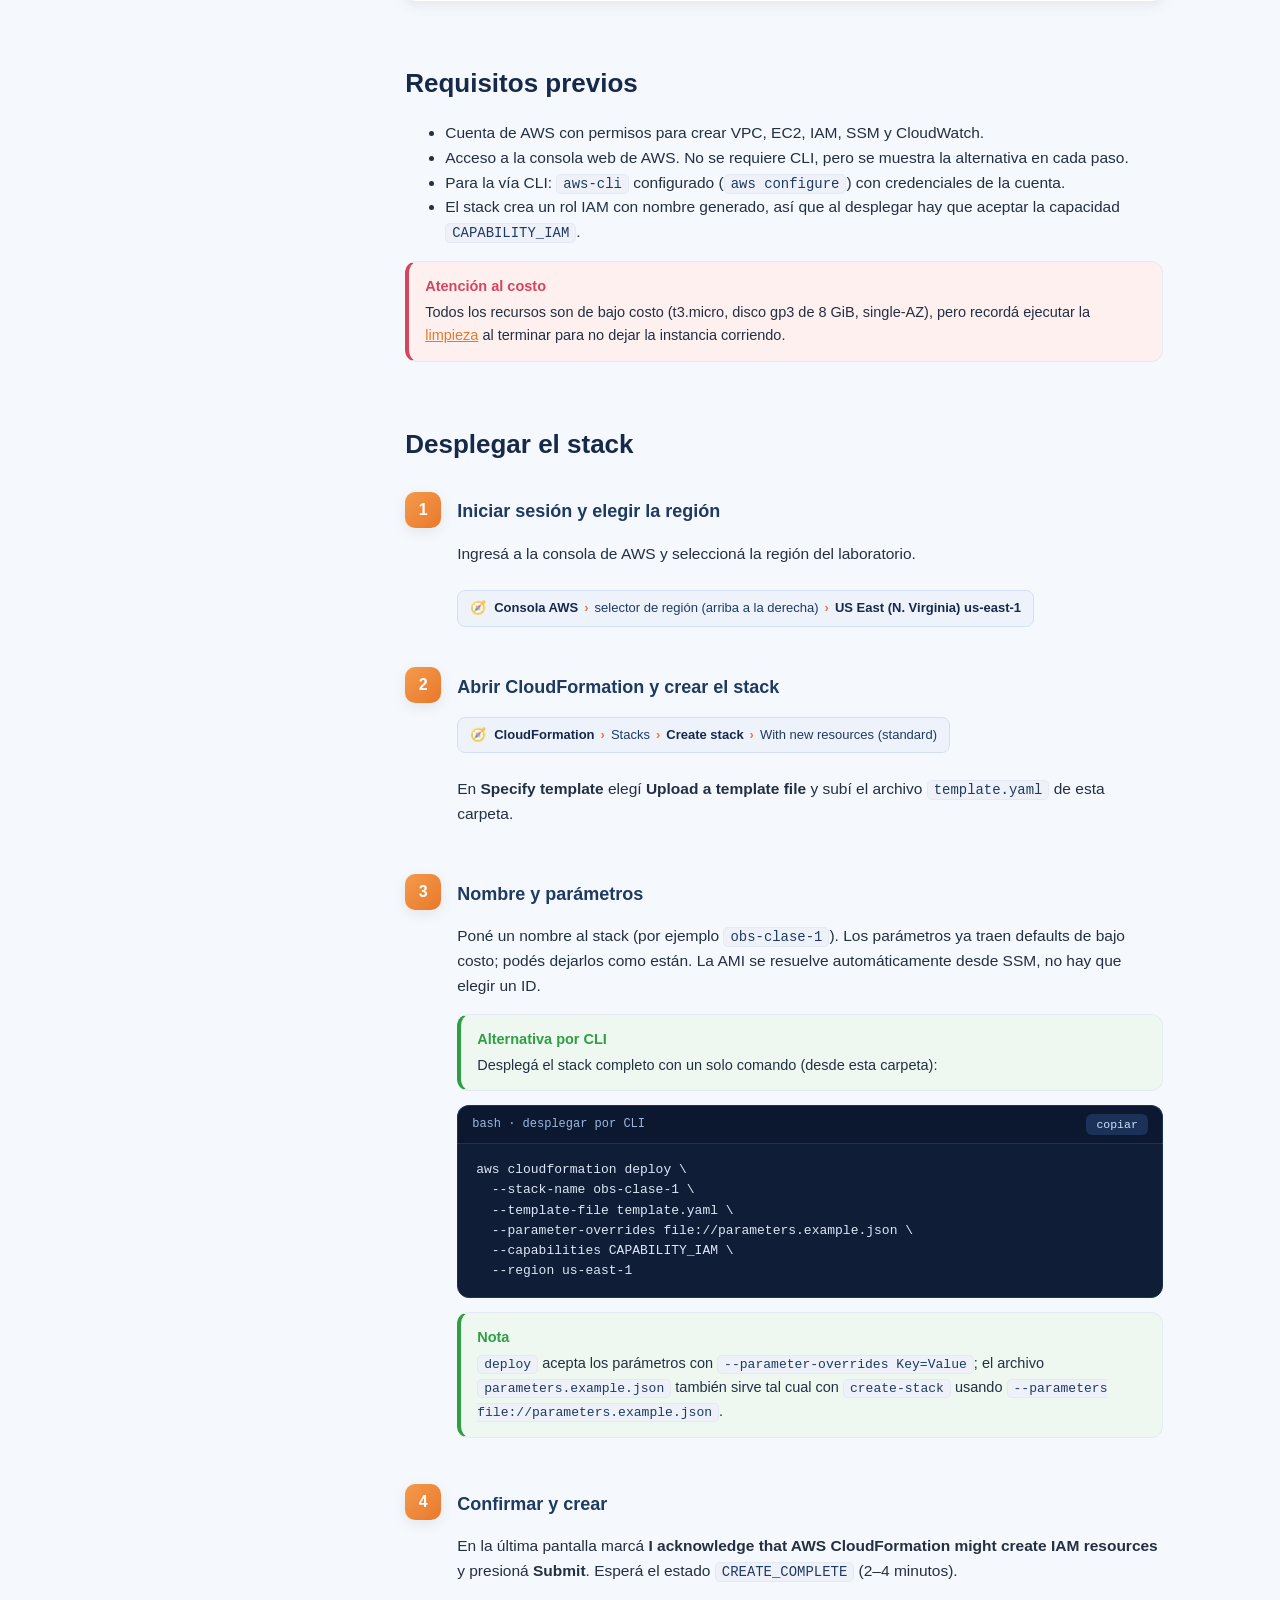
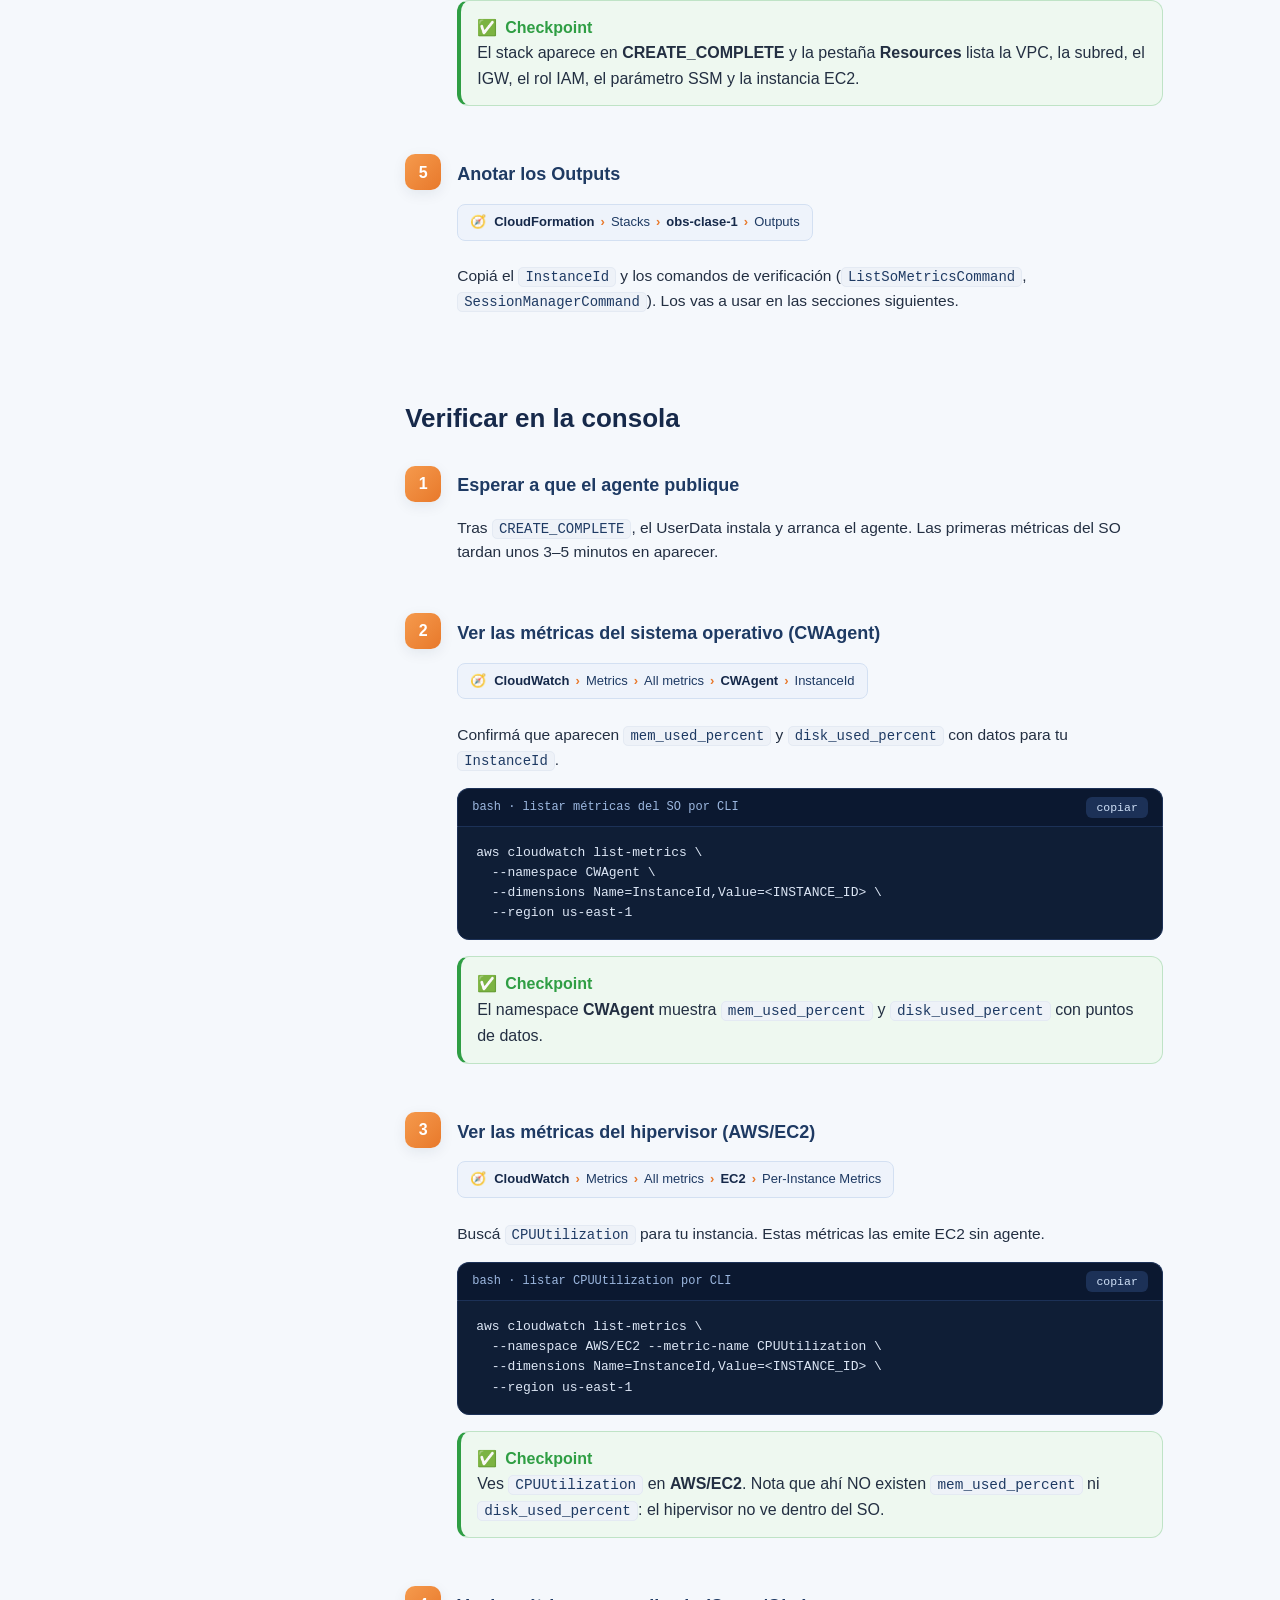
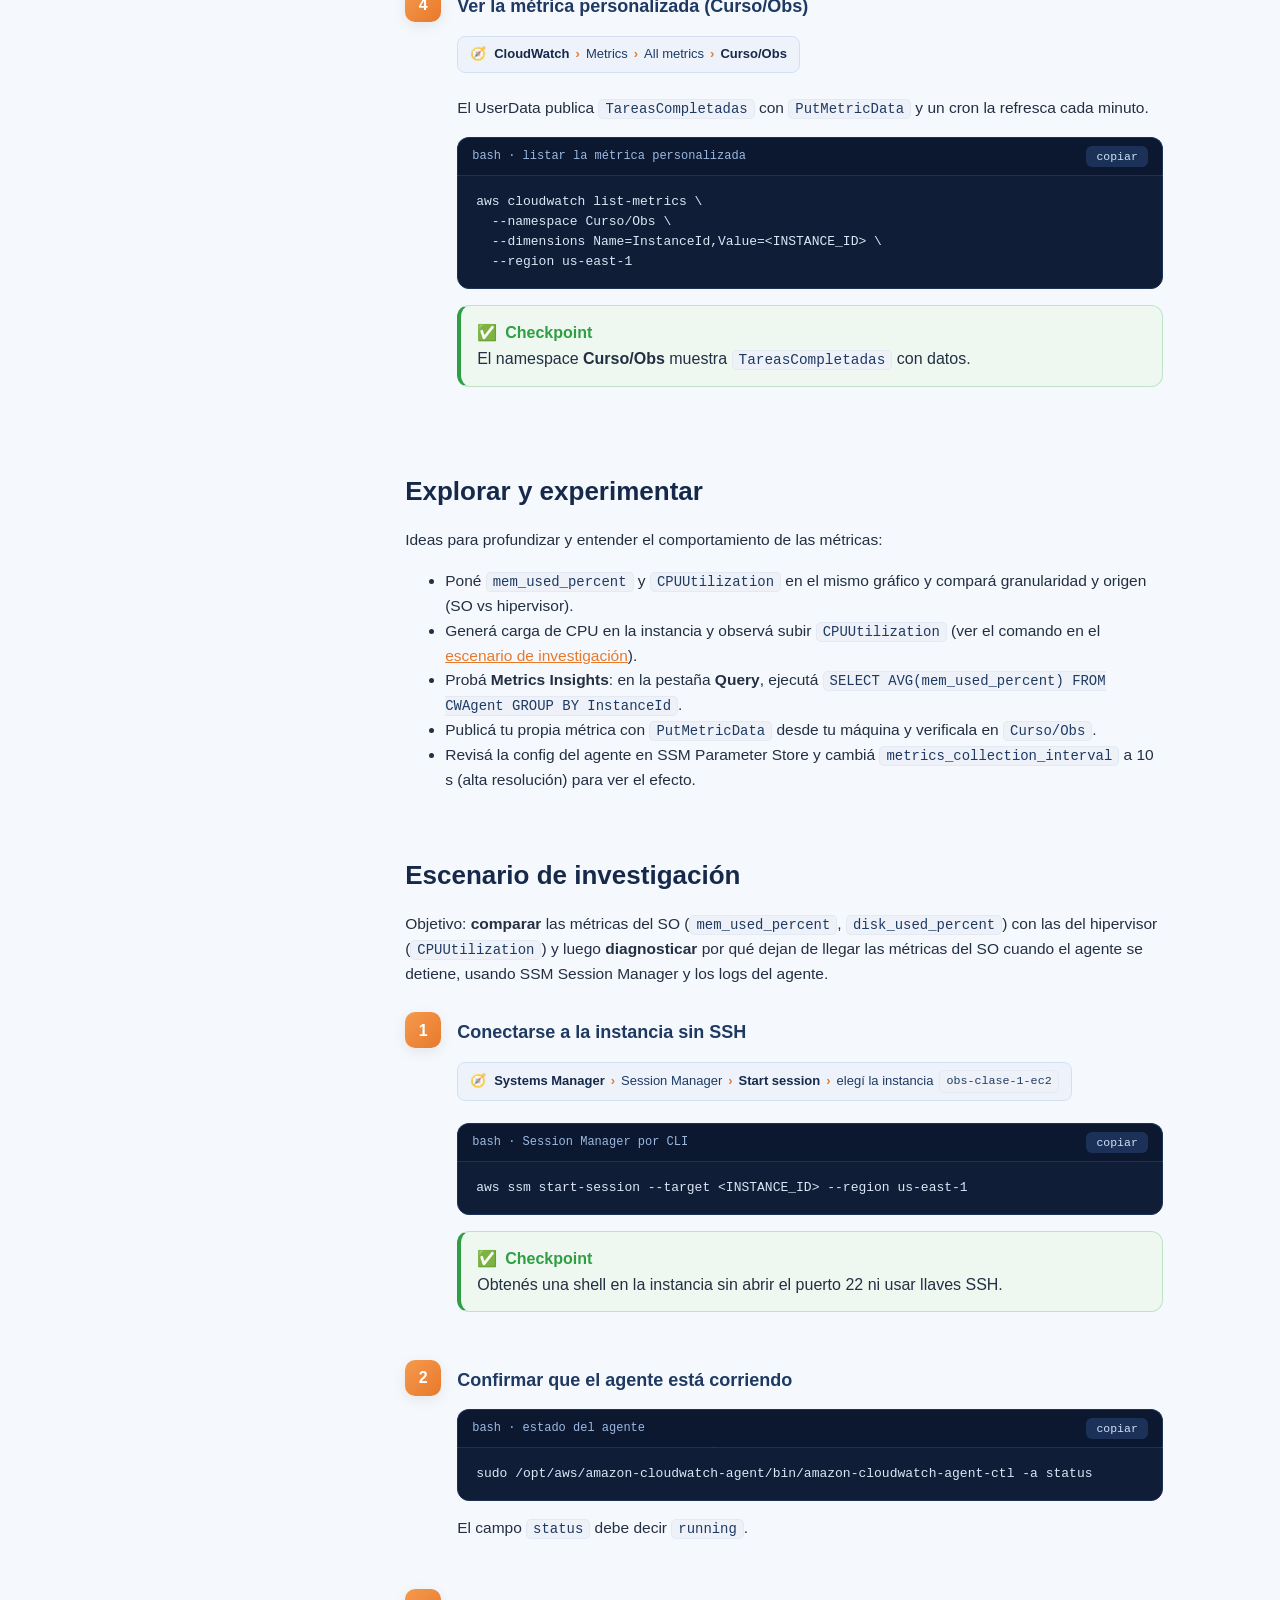
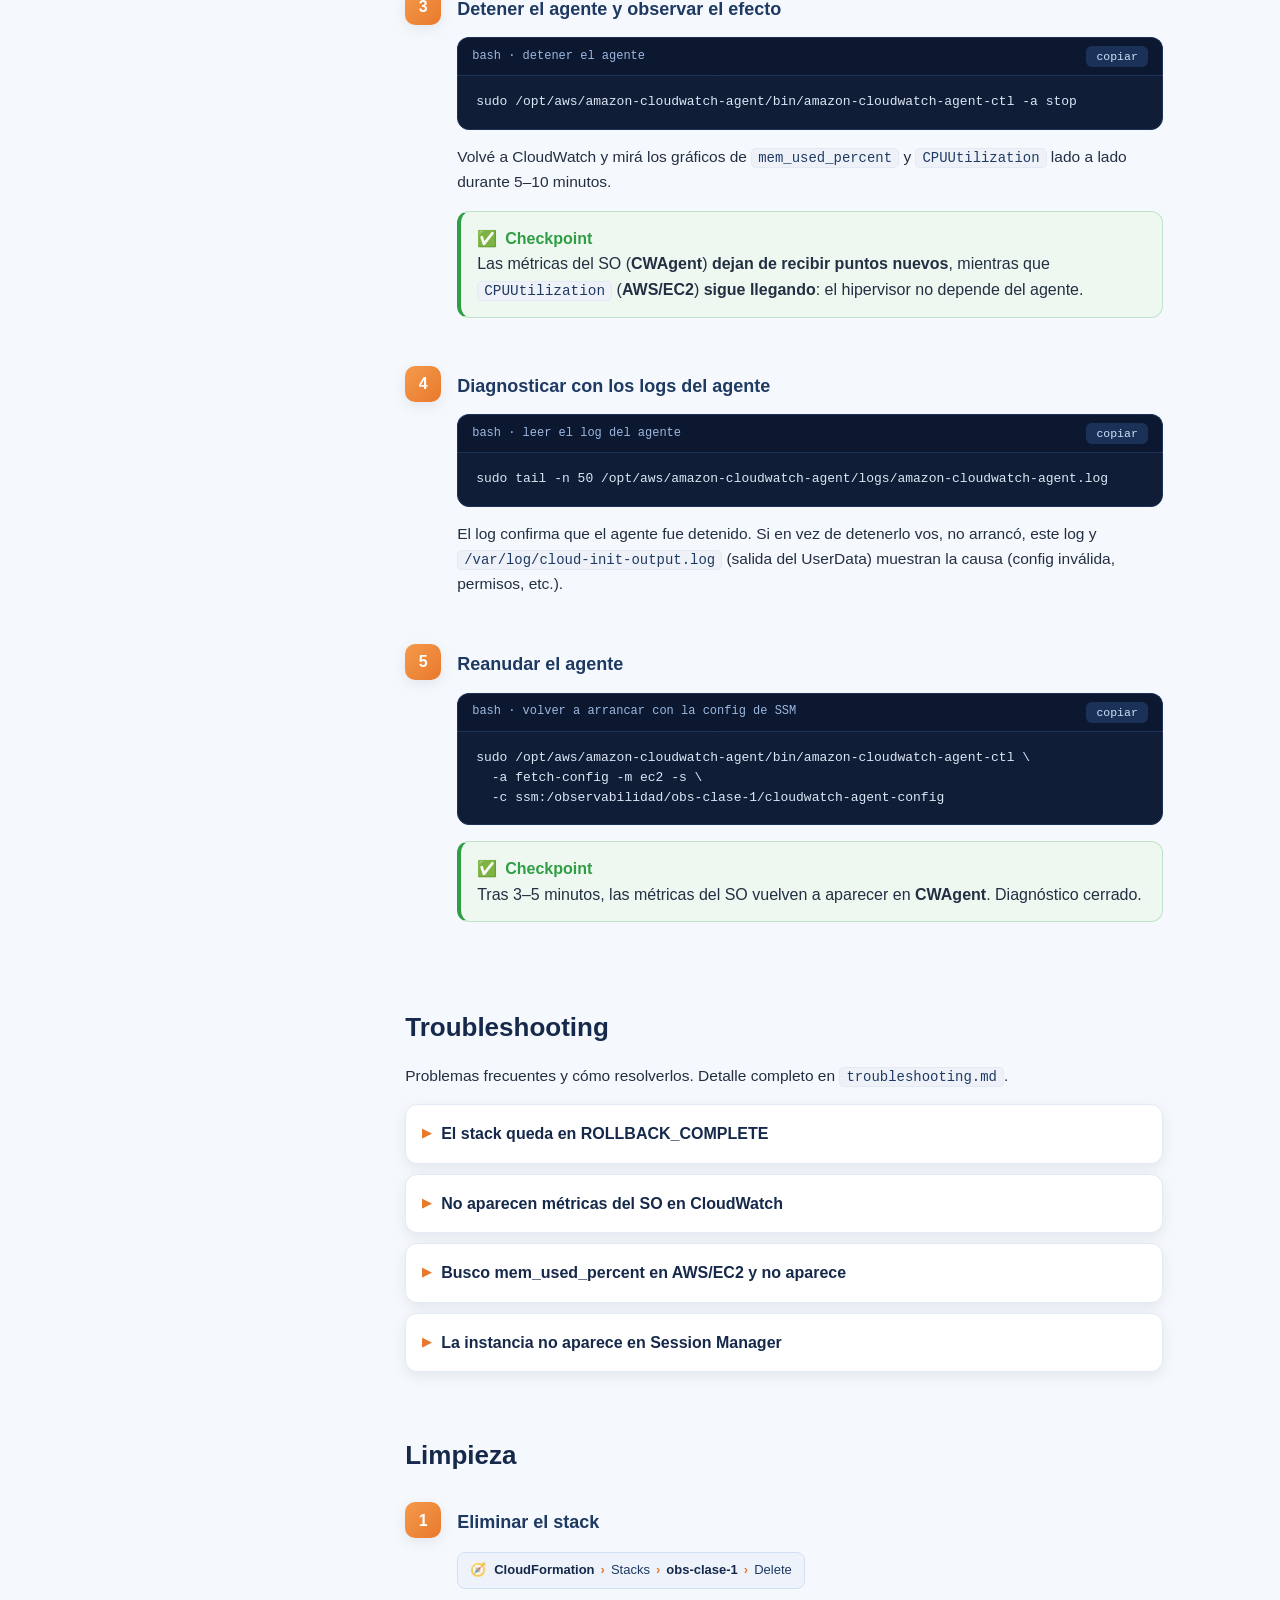
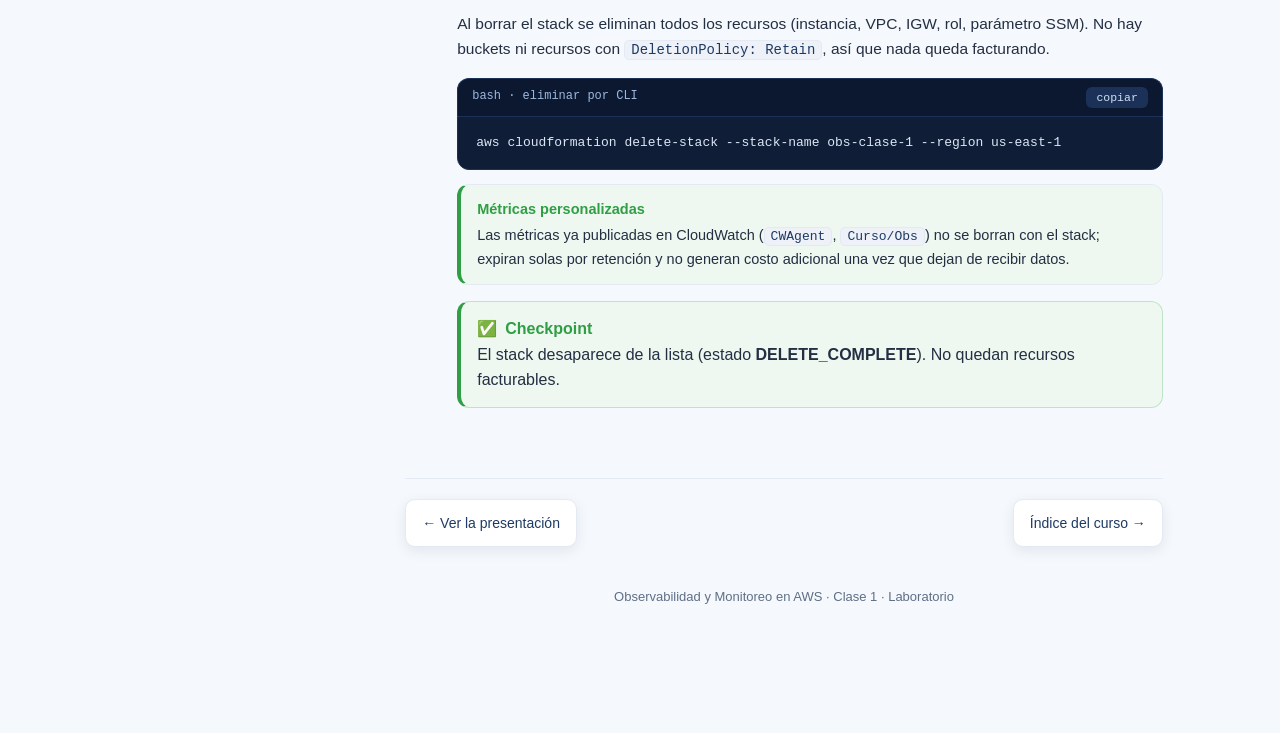
==== commit ae86a39a: "Diagrama de arquitectura completo en cada laboratorio - Cada laboratorio incluye un diagrama de arqu" ====
--- a/clase-1-fundamentos-metricas-cloudwatch/laboratorio/guia.html
+++ b/clase-1-fundamentos-metricas-cloudwatch/laboratorio/guia.html
@@ -62,6 +62,43 @@
 
     <section id="arquitectura">
       <h2>Arquitectura</h2>
+      <figure class="arch-figure">
+<svg xmlns="http://www.w3.org/2000/svg" viewBox="0 0 980 426" role="img" aria-label="Diagrama de arquitectura" style="width:100%;height:auto;display:block">
+<defs><marker id="arw" markerWidth="9" markerHeight="9" refX="7.5" refY="4.5" orient="auto"><path d="M1,1 L8,4.5 L1,8 Z" fill="#b3590f"/></marker><filter id="sh" x="-20%" y="-20%" width="140%" height="150%"><feDropShadow dx="0" dy="3" stdDeviation="4" flood-color="#16294a" flood-opacity="0.10"/></filter></defs>
+<rect x="0" y="0" width="980" height="426" rx="18" fill="#f6f9fc"/>
+<text x="44" y="46" font-family="Segoe UI,Helvetica,Arial,sans-serif" font-size="20" font-weight="800" fill="#16294a">Arquitectura del laboratorio · Clase 1</text>
+<rect x="494" y="151" width="230" height="160" rx="16" fill="#5B34C4" fill-opacity="0.05" stroke="#5B34C4" stroke-opacity="0.55" stroke-width="1.6" stroke-dasharray="7 5"/>
+<rect x="494" y="138" width="204" height="24" rx="7" fill="#5B34C4"/>
+<text x="596" y="154" text-anchor="middle" font-family="Segoe UI,Helvetica,Arial,sans-serif" font-size="12.5" font-weight="700" fill="#fff">VPC · subred pública · IGW</text>
+<line x1="222" y1="159" x2="520" y2="214" stroke="#b3590f" stroke-width="2.4" marker-end="url(#arw)"/>
+<rect x="336" y="176" width="70" height="20" rx="6" fill="#fff" stroke="#e4eaf3"/>
+<text x="371" y="190" text-anchor="middle" font-family="Segoe UI,Helvetica,Arial,sans-serif" font-size="11" font-weight="600" fill="#1e3a63">ssm:config</text>
+<line x1="222" y1="303" x2="520" y2="248" stroke="#b3590f" stroke-width="2.4" marker-end="url(#arw)"/>
+<rect x="357" y="264" width="28" height="20" rx="6" fill="#fff" stroke="#e4eaf3"/>
+<text x="371" y="278" text-anchor="middle" font-family="Segoe UI,Helvetica,Arial,sans-serif" font-size="11" font-weight="600" fill="#1e3a63">rol</text>
+<line x1="698" y1="231" x2="758" y2="231" stroke="#b3590f" stroke-width="2.4" marker-end="url(#arw)"/>
+<rect x="699" y="220" width="58" height="20" rx="6" fill="#fff" stroke="#e4eaf3"/>
+<text x="728" y="234" text-anchor="middle" font-family="Segoe UI,Helvetica,Arial,sans-serif" font-size="11" font-weight="600" fill="#1e3a63">métricas</text>
+<rect x="44" y="88" width="178" height="108" rx="14" fill="#ffffff" stroke="#e4eaf3" stroke-width="1.4" filter="url(#sh)"/>
+<image href="../../assets/img/services/systems-manager.svg" x="114" y="100" width="38" height="38"/>
+<text x="133" y="154" text-anchor="middle" font-family="Segoe UI,Helvetica,Arial,sans-serif" font-size="14.5" font-weight="700" fill="#16294a">SSM Parameter Store</text>
+<text x="133" y="173" text-anchor="middle" font-family="Segoe UI,Helvetica,Arial,sans-serif" font-size="11.5" fill="#5f6f86">config del agente</text>
+<rect x="44" y="266" width="178" height="108" rx="14" fill="#ffffff" stroke="#e4eaf3" stroke-width="1.4" filter="url(#sh)"/>
+<image href="../../assets/img/services/iam.svg" x="114" y="278" width="38" height="38"/>
+<text x="133" y="332" text-anchor="middle" font-family="Segoe UI,Helvetica,Arial,sans-serif" font-size="14.5" font-weight="700" fill="#16294a">IAM Role + Profile</text>
+<text x="133" y="351" text-anchor="middle" font-family="Segoe UI,Helvetica,Arial,sans-serif" font-size="11.5" fill="#5f6f86">sin credenciales fijas</text>
+<rect x="520" y="177" width="178" height="108" rx="14" fill="#ffffff" stroke="#e4eaf3" stroke-width="1.4" filter="url(#sh)"/>
+<image href="../../assets/img/services/ec2.svg" x="590" y="189" width="38" height="38"/>
+<text x="609" y="243" text-anchor="middle" font-family="Segoe UI,Helvetica,Arial,sans-serif" font-size="14.5" font-weight="700" fill="#16294a">EC2 + CloudWatch agent</text>
+<text x="609" y="262" text-anchor="middle" font-family="Segoe UI,Helvetica,Arial,sans-serif" font-size="11.5" fill="#5f6f86">t3.micro · UserData</text>
+<rect x="758" y="177" width="178" height="108" rx="14" fill="#ffffff" stroke="#e4eaf3" stroke-width="1.4" filter="url(#sh)"/>
+<image href="../../assets/img/services/cloudwatch.svg" x="828" y="189" width="38" height="38"/>
+<text x="847" y="243" text-anchor="middle" font-family="Segoe UI,Helvetica,Arial,sans-serif" font-size="14.5" font-weight="700" fill="#16294a">CloudWatch</text>
+<text x="847" y="262" text-anchor="middle" font-family="Segoe UI,Helvetica,Arial,sans-serif" font-size="11.5" fill="#5f6f86">SO · hipervisor · custom</text>
+</svg>
+<figcaption>Todos los componentes que despliega <code>template.yaml</code>.</figcaption>
+</figure>
+
       <p>La plantilla <code>template.yaml</code> despliega todo el entorno como un único stack. La instancia expone dos rutas de métricas hacia CloudWatch: las del <b>hipervisor</b> (namespace <code>AWS/EC2</code>, sin agente) y las del <b>sistema operativo</b> (namespace <code>CWAgent</code>, publicadas por el agente), más una métrica personalizada enviada con <code>PutMetricData</code>.</p>
       <table>
         <thead><tr><th>Recurso</th><th>Servicio</th><th>Para qué</th></tr></thead>
--- a/assets/css/guide.css
+++ b/assets/css/guide.css
@@ -178,6 +178,14 @@
 tr:last-child td { border-bottom: 0; }
 tbody tr:nth-child(even) { background: var(--paper-2); }
 
+/* Figura de diagrama de arquitectura embebida */
+.arch-figure {
+  margin: 18px 0; background: var(--paper); border: 1px solid var(--line);
+  border-radius: 14px; padding: 14px; box-shadow: var(--shadow-sm); overflow-x: auto;
+}
+.arch-figure svg { width: 100%; min-width: 520px; height: auto; display: block; }
+.arch-figure figcaption { color: var(--muted); font-size: 13px; text-align: center; margin-top: 10px; }
+
 /* Troubleshooting (accordion) --------------------------------------------- */
 .trouble details {
   background: var(--paper); border: 1px solid var(--line); border-radius: 12px;
